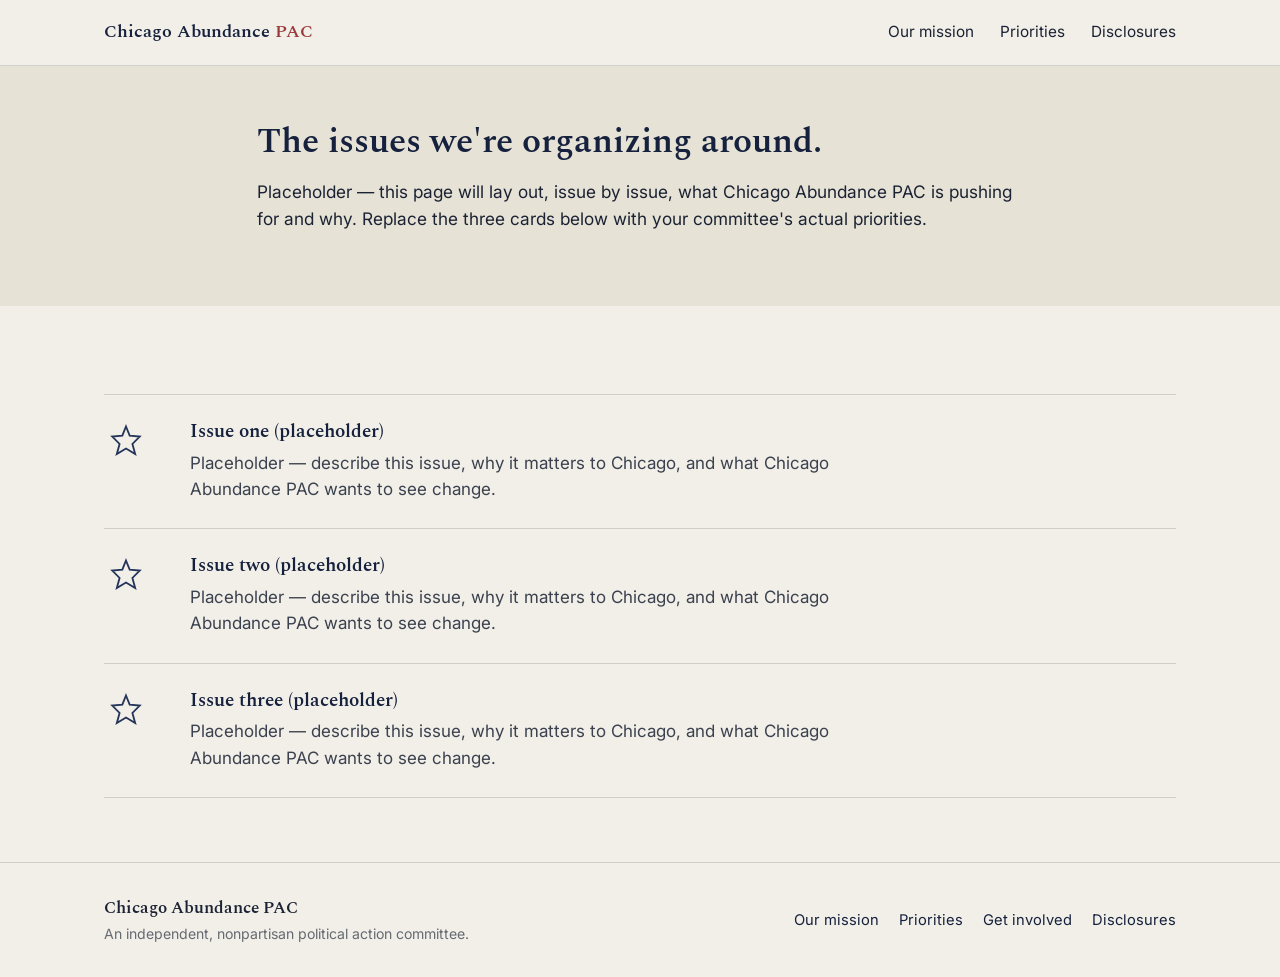
==== issues.html @ 2bf3e28b "Add priorities page with placeholder issues, remove dead nav links Priorities nav now links to issue" ====
<!DOCTYPE html>
<html lang="en">
<head>
<meta charset="UTF-8">
<meta name="viewport" content="width=device-width, initial-scale=1.0">
<title>Priorities — Chicago Abundance PAC</title>
<meta name="description" content="The issues Chicago Abundance PAC is organizing around.">
<link rel="preconnect" href="https://fonts.googleapis.com">
<link rel="preconnect" href="https://fonts.gstatic.com" crossorigin>
<link href="https://fonts.googleapis.com/css2?family=Spectral:wght@500;600;700&family=Inter:wght@400;500;600&display=swap" rel="stylesheet">
<link rel="stylesheet" href="styles.css">
</head>
<body>

<a class="skip-link" href="#main">Skip to content</a>

<header class="site-header">
  <div class="wrap header-inner">
    <a class="wordmark" href="index.html">Chicago Abundance <span>PAC</span></a>
    <button class="nav-toggle" id="navToggle" aria-expanded="false" aria-controls="primaryNav">
      <span></span><span></span><span></span>
      <span class="visually-hidden">Menu</span>
    </button>
    <nav class="primary-nav" id="primaryNav">
      <a href="index.html#mission">Our mission</a>
      <a href="issues.html">Priorities</a>
      <a href="index.html#compliance">Disclosures</a>
    </nav>
  </div>
</header>

<main id="main">

  <section class="about" id="top">
    <div class="wrap about-inner">
      <h2>The issues we're organizing around.</h2>
      <p class="lede">Placeholder — this page will lay out, issue by issue, what Chicago Abundance PAC is pushing for and why. Replace the three cards below with your committee's actual priorities.</p>
    </div>
  </section>

  <section class="programs">
    <div class="wrap">
      <ul class="program-list">
        <li class="program">
          <div class="program-mark" aria-hidden="true">
            <svg viewBox="0 0 48 48"><path d="M24 6l4 10 11 1-8 8 3 11-10-6-10 6 3-11-8-8 11-1z" fill="none" stroke="currentColor" stroke-width="2"/></svg>
          </div>
          <div class="program-copy">
            <h3>Issue one (placeholder)</h3>
            <p>Placeholder — describe this issue, why it matters to Chicago, and what Chicago Abundance PAC wants to see change.</p>
          </div>
        </li>
        <li class="program">
          <div class="program-mark" aria-hidden="true">
            <svg viewBox="0 0 48 48"><path d="M24 6l4 10 11 1-8 8 3 11-10-6-10 6 3-11-8-8 11-1z" fill="none" stroke="currentColor" stroke-width="2"/></svg>
          </div>
          <div class="program-copy">
            <h3>Issue two (placeholder)</h3>
            <p>Placeholder — describe this issue, why it matters to Chicago, and what Chicago Abundance PAC wants to see change.</p>
          </div>
        </li>
        <li class="program">
          <div class="program-mark" aria-hidden="true">
            <svg viewBox="0 0 48 48"><path d="M24 6l4 10 11 1-8 8 3 11-10-6-10 6 3-11-8-8 11-1z" fill="none" stroke="currentColor" stroke-width="2"/></svg>
          </div>
          <div class="program-copy">
            <h3>Issue three (placeholder)</h3>
            <p>Placeholder — describe this issue, why it matters to Chicago, and what Chicago Abundance PAC wants to see change.</p>
          </div>
        </li>
      </ul>
    </div>
  </section>

</main>

<footer class="site-footer">
  <div class="wrap footer-inner">
    <div>
      <p class="footer-name">Chicago Abundance PAC</p>
      <p class="footer-tag">An independent, nonpartisan political action committee.</p>
    </div>
    <nav class="footer-nav">
      <a href="index.html#mission">Our mission</a>
      <a href="issues.html">Priorities</a>
      <a href="index.html#involved">Get involved</a>
      <a href="index.html#compliance">Disclosures</a>
    </nav>
  </div>
</footer>

<script src="script.js"></script>
</body>
</html>
---- styles.css ----
/* ---------------------------------------------------
   Chicago Abundance PAC — stylesheet
   Palette, type, and layout tokens are all defined
   below in :root — change these to re-theme the site.
--------------------------------------------------- */

:root{
  --paper: #F1EFE8;
  --paper-shade: #E6E2D6;
  --ink: #1B2233;
  --navy: #24345A;
  --navy-dark: #16213D;
  --crimson: #9C3B3B;
  --brass: #B8912F;

  --font-display: "Spectral", Georgia, serif;
  --font-body: "Inter", -apple-system, BlinkMacSystemFont, sans-serif;

  --wrap: 1120px;
}

*{ box-sizing: border-box; }
html{ scroll-behavior: smooth; }
@media (prefers-reduced-motion: reduce){
  html{ scroll-behavior: auto; }
  *{ animation-duration: 0.001ms !important; transition-duration: 0.001ms !important; }
}

body{
  margin: 0;
  background: var(--paper);
  color: var(--ink);
  font-family: var(--font-body);
  font-size: 17px;
  line-height: 1.55;
}

h1, h2, h3{
  font-family: var(--font-display);
  font-weight: 600;
  line-height: 1.14;
  margin: 0 0 0.5em;
  color: var(--navy-dark);
}

h1{ font-size: clamp(2.4rem, 5vw, 3.5rem); }
h2{ font-size: clamp(1.7rem, 3vw, 2.2rem); }
h3{ font-size: 1.2rem; margin-bottom: 0.35em; }

p{ margin: 0 0 1em; }
a{ color: var(--navy-dark); }

.wrap{
  max-width: var(--wrap);
  margin: 0 auto;
  padding: 0 24px;
}

.visually-hidden{
  position: absolute;
  width: 1px; height: 1px;
  overflow: hidden;
  clip: rect(0 0 0 0);
}

.skip-link{
  position: absolute;
  left: -999px;
  top: 0;
  background: var(--navy-dark);
  color: var(--paper);
  padding: 10px 16px;
  z-index: 100;
}
.skip-link:focus{ left: 12px; top: 12px; }

a:focus-visible,
button:focus-visible{
  outline: 3px solid var(--brass);
  outline-offset: 2px;
}

/* ---------- header ---------- */

.site-header{
  border-bottom: 1px solid rgba(27,34,51,0.14);
  background: var(--paper);
  position: sticky;
  top: 0;
  z-index: 20;
}

.header-inner{
  display: flex;
  align-items: center;
  justify-content: space-between;
  padding-top: 18px;
  padding-bottom: 18px;
}

.wordmark{
  font-family: var(--font-display);
  font-weight: 600;
  font-size: 1.15rem;
  text-decoration: none;
  color: var(--navy-dark);
}
.wordmark span{ color: var(--crimson); }

.primary-nav{
  display: flex;
  align-items: center;
  gap: 26px;
}

.primary-nav a{
  text-decoration: none;
  font-size: 0.96rem;
  color: var(--ink);
}
.primary-nav a:hover{ color: var(--navy-dark); }

.nav-cta{
  background: var(--navy);
  color: var(--paper) !important;
  padding: 8px 16px;
  border-radius: 3px;
}
.nav-cta:hover{ background: var(--navy-dark); }

.nav-toggle{
  display: none;
  flex-direction: column;
  gap: 5px;
  background: none;
  border: none;
  padding: 8px;
  cursor: pointer;
}
.nav-toggle span{
  width: 22px;
  height: 2px;
  background: var(--ink);
  display: block;
}

/* ---------- hero ---------- */

.hero{ padding: 64px 0 72px; }

.hero-inner{
  display: grid;
  grid-template-columns: 1.1fr 0.9fr;
  gap: 48px;
  align-items: center;
}

.kicker{
  font-size: 0.92rem;
  color: var(--crimson);
  margin-bottom: 0.9em;
}

.hero-lede{
  font-size: 1.15rem;
  max-width: 48ch;
  color: rgba(27,34,51,0.85);
}

.hero-actions{
  display: flex;
  gap: 14px;
  flex-wrap: wrap;
  margin-top: 8px;
}

.btn{
  display: inline-block;
  text-decoration: none;
  font-family: var(--font-body);
  font-weight: 500;
  font-size: 0.98rem;
  padding: 12px 22px;
  border-radius: 3px;
  border: 1.5px solid transparent;
  transition: background-color 0.15s ease, color 0.15s ease, border-color 0.15s ease;
}

.btn-primary{
  background: var(--navy);
  color: var(--paper);
}
.btn-primary:hover{ background: var(--navy-dark); }

.btn-ghost{
  border-color: var(--ink);
  color: var(--ink);
}
.btn-ghost:hover{ background: var(--ink); color: var(--paper); }

.hero-art svg{ width: 100%; height: auto; max-width: 360px; display: block; margin: 0 auto; }

/* ---------- about ---------- */

.about{ padding: 56px 0; background: var(--paper-shade); }

.about-inner{ max-width: 74ch; }

.about .lede{ font-size: 1.08rem; }

blockquote{
  margin: 28px 0 0;
  padding-left: 22px;
  border-left: 3px solid var(--brass);
  font-family: var(--font-display);
  font-size: 1.3rem;
  font-style: italic;
  color: var(--navy-dark);
}
blockquote cite{
  display: block;
  margin-top: 10px;
  font-family: var(--font-body);
  font-style: normal;
  font-size: 0.92rem;
  color: rgba(27,34,51,0.7);
}

/* ---------- stats ---------- */

.stats{ padding: 48px 0; }

.stats-grid{
  display: grid;
  grid-template-columns: repeat(4, 1fr);
  gap: 24px;
}

.stat{ display: flex; flex-direction: column; gap: 4px; }

.stat-num{
  font-family: var(--font-display);
  font-size: 2.3rem;
  color: var(--crimson);
  font-weight: 600;
}

.stat-label{
  font-size: 0.92rem;
  color: rgba(27,34,51,0.75);
  max-width: 20ch;
}

/* ---------- priorities ---------- */

.programs{ padding: 56px 0 64px; }

.program-list{
  list-style: none;
  margin: 32px 0 0;
  padding: 0;
  display: grid;
  gap: 0;
}

.program{
  display: grid;
  grid-template-columns: 64px 1fr;
  gap: 22px;
  padding: 26px 0;
  border-top: 1px solid rgba(27,34,51,0.16);
}
.program:last-child{ border-bottom: 1px solid rgba(27,34,51,0.16); }

.program-mark{ color: var(--navy); }
.program-mark svg{ width: 44px; height: 44px; }

.program-copy p{ margin-bottom: 0; max-width: 60ch; color: rgba(27,34,51,0.85); }

/* ---------- get involved ---------- */

.involved{ padding: 56px 0; background: var(--navy-dark); color: var(--paper); }

.involved h2{ color: var(--paper); }

.involved-grid{
  display: grid;
  grid-template-columns: 1fr 1fr;
  gap: 40px;
}

.involved-card p{ color: rgba(241,239,232,0.85); max-width: 44ch; }

.involved .btn-primary{ background: var(--brass); color: var(--navy-dark); }
.involved .btn-primary:hover{ background: #cba43c; }

/* ---------- compliance / contact ---------- */

.visit{ padding: 56px 0 72px; }

.visit-inner{
  display: grid;
  grid-template-columns: 1fr 1fr;
  gap: 48px;
  align-items: start;
}

.visit-details{ margin: 24px 0 0; }
.visit-details > div{
  display: flex;
  gap: 14px;
  padding: 12px 0;
  border-top: 1px solid rgba(27,34,51,0.16);
}
.visit-details dt{
  width: 120px;
  flex-shrink: 0;
  color: rgba(27,34,51,0.6);
  font-size: 0.92rem;
}
.visit-details dd{ margin: 0; }

.compliance-box{
  background: var(--paper-shade);
  border-left: 3px solid var(--crimson);
  padding: 22px 24px;
  border-radius: 3px;
  font-size: 0.95rem;
}
.compliance-box p{ margin-bottom: 0.8em; }
.compliance-box p:last-child{ margin-bottom: 0; }

.placeholder-note{
  font-size: 0.85rem;
  font-style: italic;
  color: rgba(27,34,51,0.6);
}

/* ---------- footer ---------- */

.site-footer{
  border-top: 1px solid rgba(27,34,51,0.16);
  padding: 32px 0;
}

.footer-inner{
  display: flex;
  justify-content: space-between;
  align-items: center;
  flex-wrap: wrap;
  gap: 16px;
}

.footer-name{ font-family: var(--font-display); font-weight: 600; margin: 0; }
.footer-tag{ margin: 2px 0 0; font-size: 0.88rem; color: rgba(27,34,51,0.65); }

.footer-nav{ display: flex; gap: 20px; }
.footer-nav a{ text-decoration: none; font-size: 0.92rem; }

/* ---------- responsive ---------- */

@media (max-width: 860px){
  .hero-inner{ grid-template-columns: 1fr; }
  .hero-art{ order: -1; max-width: 240px; margin: 0 auto; }
  .involved-grid{ grid-template-columns: 1fr; }
  .visit-inner{ grid-template-columns: 1fr; }
  .stats-grid{ grid-template-columns: repeat(2, 1fr); }
}

@media (max-width: 680px){
  .nav-toggle{ display: flex; }
  .primary-nav{
    display: none;
    position: absolute;
    top: 100%;
    left: 0;
    right: 0;
    background: var(--paper);
    flex-direction: column;
    align-items: flex-start;
    gap: 0;
    border-bottom: 1px solid rgba(27,34,51,0.14);
  }
  .primary-nav.open{ display: flex; }
  .primary-nav a{
    width: 100%;
    padding: 14px 24px;
    border-top: 1px solid rgba(27,34,51,0.1);
  }
  .nav-cta{ margin: 12px 24px; }
  .program{ grid-template-columns: 1fr; }
}
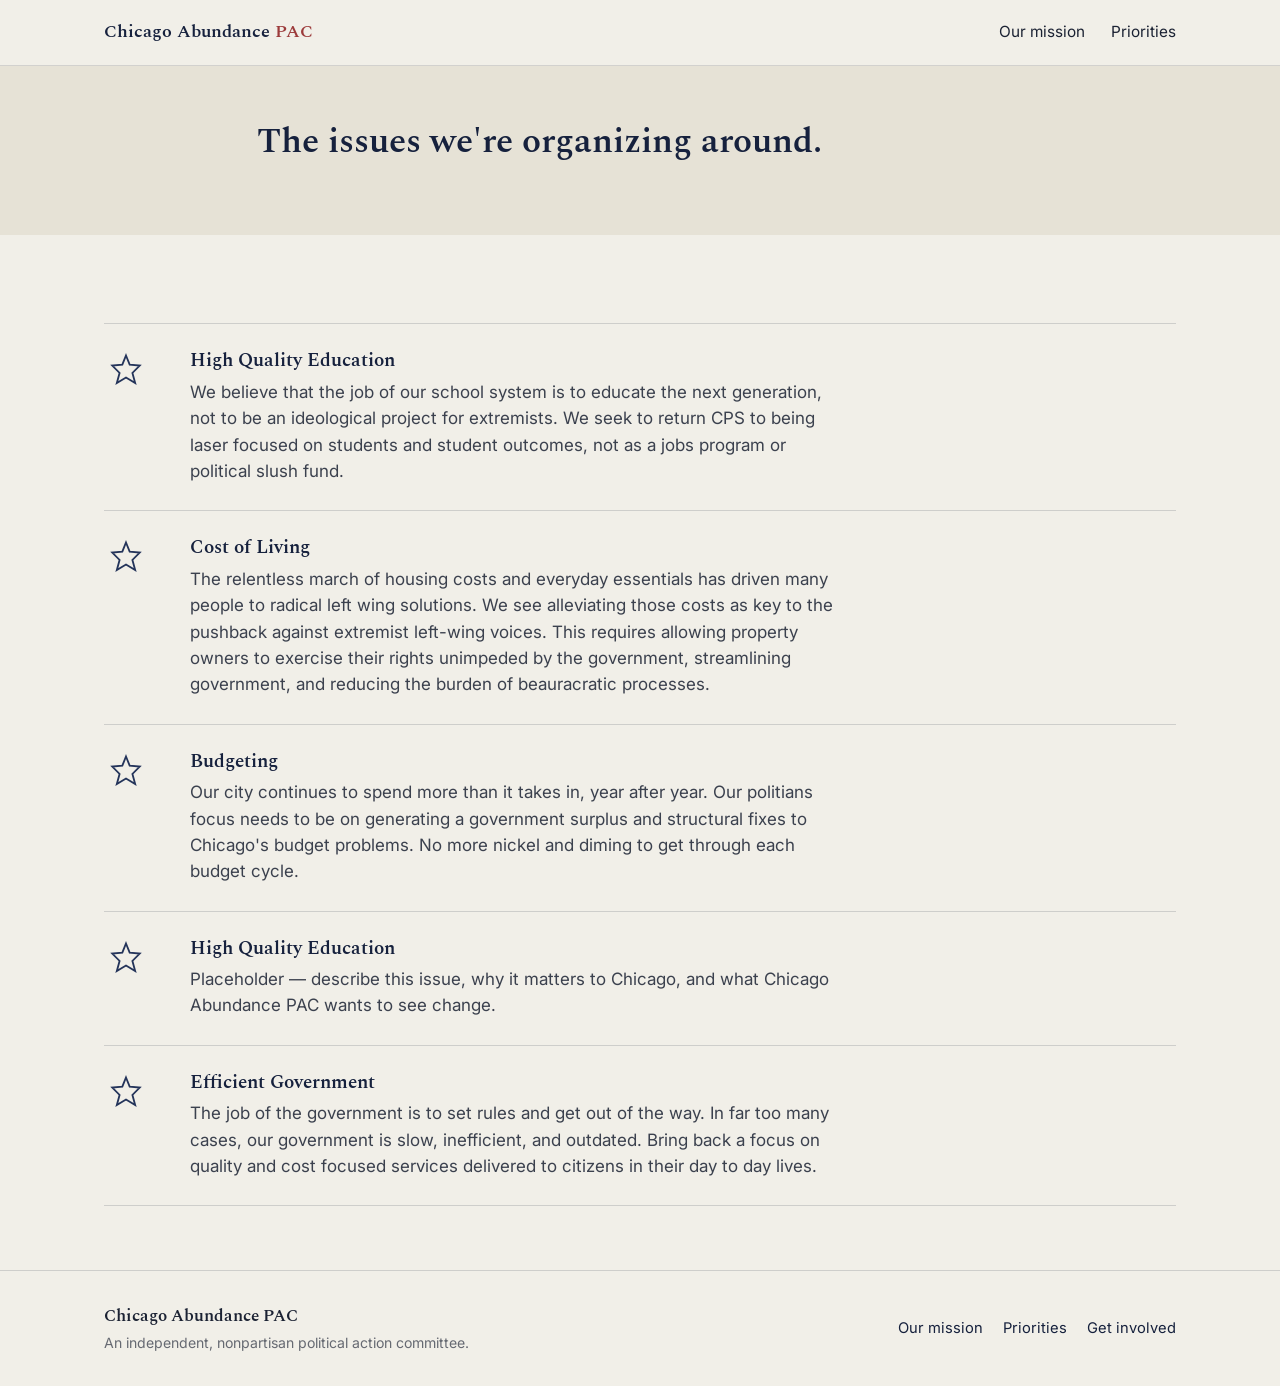
==== commit bcb536f1: "Remove Disclosures nav links and dead CSS/docs, tweak hero and issues copy Drops the Disclosures lin" ====
--- a/issues.html
+++ b/issues.html
@@ -24,7 +24,6 @@
     <nav class="primary-nav" id="primaryNav">
       <a href="index.html#mission">Our mission</a>
       <a href="issues.html">Priorities</a>
-      <a href="index.html#compliance">Disclosures</a>
     </nav>
   </div>
 </header>
@@ -34,7 +33,6 @@
   <section class="about" id="top">
     <div class="wrap about-inner">
       <h2>The issues we're organizing around.</h2>
-      <p class="lede">Placeholder — this page will lay out, issue by issue, what Chicago Abundance PAC is pushing for and why. Replace the three cards below with your committee's actual priorities.</p>
     </div>
   </section>
 
@@ -46,7 +44,34 @@
             <svg viewBox="0 0 48 48"><path d="M24 6l4 10 11 1-8 8 3 11-10-6-10 6 3-11-8-8 11-1z" fill="none" stroke="currentColor" stroke-width="2"/></svg>
           </div>
           <div class="program-copy">
-            <h3>Issue one (placeholder)</h3>
+            <h3>High Quality Education</h3>
+            <p>We believe that the job of our school system is to educate the next generation, not to be an ideological project for extremists. We seek to return CPS to being laser focused on students and student outcomes, not as a jobs program or political slush fund.</p>
+          </div>
+        </li>
+        <li class="program">
+          <div class="program-mark" aria-hidden="true">
+            <svg viewBox="0 0 48 48"><path d="M24 6l4 10 11 1-8 8 3 11-10-6-10 6 3-11-8-8 11-1z" fill="none" stroke="currentColor" stroke-width="2"/></svg>
+          </div>
+          <div class="program-copy">
+            <h3>Cost of Living</h3>
+            <p>The relentless march of housing costs and everyday essentials has driven many people to radical left wing solutions. We see alleviating those costs as key to the pushback against extremist left-wing voices. This requires allowing property owners to exercise their rights unimpeded by the government, streamlining government, and reducing the burden of beauracratic processes.</p>
+          </div>
+        </li>
+        <li class="program">
+          <div class="program-mark" aria-hidden="true">
+            <svg viewBox="0 0 48 48"><path d="M24 6l4 10 11 1-8 8 3 11-10-6-10 6 3-11-8-8 11-1z" fill="none" stroke="currentColor" stroke-width="2"/></svg>
+          </div>
+          <div class="program-copy">
+            <h3>Budgeting</h3>
+            <p>Our city continues to spend more than it takes in, year after year. Our politians focus needs to be on generating a government surplus and structural fixes to Chicago's budget problems. No more nickel and diming to get through each budget cycle.</p>
+          </div>
+        </li>
+        <li class="program">
+          <div class="program-mark" aria-hidden="true">
+            <svg viewBox="0 0 48 48"><path d="M24 6l4 10 11 1-8 8 3 11-10-6-10 6 3-11-8-8 11-1z" fill="none" stroke="currentColor" stroke-width="2"/></svg>
+          </div>
+          <div class="program-copy">
+            <h3>High Quality Education</h3>
             <p>Placeholder — describe this issue, why it matters to Chicago, and what Chicago Abundance PAC wants to see change.</p>
           </div>
         </li>
@@ -55,17 +80,8 @@
             <svg viewBox="0 0 48 48"><path d="M24 6l4 10 11 1-8 8 3 11-10-6-10 6 3-11-8-8 11-1z" fill="none" stroke="currentColor" stroke-width="2"/></svg>
           </div>
           <div class="program-copy">
-            <h3>Issue two (placeholder)</h3>
-            <p>Placeholder — describe this issue, why it matters to Chicago, and what Chicago Abundance PAC wants to see change.</p>
-          </div>
-        </li>
-        <li class="program">
-          <div class="program-mark" aria-hidden="true">
-            <svg viewBox="0 0 48 48"><path d="M24 6l4 10 11 1-8 8 3 11-10-6-10 6 3-11-8-8 11-1z" fill="none" stroke="currentColor" stroke-width="2"/></svg>
-          </div>
-          <div class="program-copy">
-            <h3>Issue three (placeholder)</h3>
-            <p>Placeholder — describe this issue, why it matters to Chicago, and what Chicago Abundance PAC wants to see change.</p>
+            <h3>Efficient Government</h3>
+            <p> The job of the government is to set rules and get out of the way. In far too many cases, our government is slow, inefficient, and outdated. Bring back a focus on quality and cost focused services delivered to citizens in their day to day lives.</p>
           </div>
         </li>
       </ul>
@@ -84,7 +100,6 @@
       <a href="index.html#mission">Our mission</a>
       <a href="issues.html">Priorities</a>
       <a href="index.html#involved">Get involved</a>
-      <a href="index.html#compliance">Disclosures</a>
     </nav>
   </div>
 </footer>
--- a/styles.css
+++ b/styles.css
@@ -294,48 +294,6 @@
 .involved .btn-primary{ background: var(--brass); color: var(--navy-dark); }
 .involved .btn-primary:hover{ background: #cba43c; }
 
-/* ---------- compliance / contact ---------- */
-
-.visit{ padding: 56px 0 72px; }
-
-.visit-inner{
-  display: grid;
-  grid-template-columns: 1fr 1fr;
-  gap: 48px;
-  align-items: start;
-}
-
-.visit-details{ margin: 24px 0 0; }
-.visit-details > div{
-  display: flex;
-  gap: 14px;
-  padding: 12px 0;
-  border-top: 1px solid rgba(27,34,51,0.16);
-}
-.visit-details dt{
-  width: 120px;
-  flex-shrink: 0;
-  color: rgba(27,34,51,0.6);
-  font-size: 0.92rem;
-}
-.visit-details dd{ margin: 0; }
-
-.compliance-box{
-  background: var(--paper-shade);
-  border-left: 3px solid var(--crimson);
-  padding: 22px 24px;
-  border-radius: 3px;
-  font-size: 0.95rem;
-}
-.compliance-box p{ margin-bottom: 0.8em; }
-.compliance-box p:last-child{ margin-bottom: 0; }
-
-.placeholder-note{
-  font-size: 0.85rem;
-  font-style: italic;
-  color: rgba(27,34,51,0.6);
-}
-
 /* ---------- footer ---------- */
 
 .site-footer{
@@ -363,7 +321,6 @@
   .hero-inner{ grid-template-columns: 1fr; }
   .hero-art{ order: -1; max-width: 240px; margin: 0 auto; }
   .involved-grid{ grid-template-columns: 1fr; }
-  .visit-inner{ grid-template-columns: 1fr; }
   .stats-grid{ grid-template-columns: repeat(2, 1fr); }
 }
 
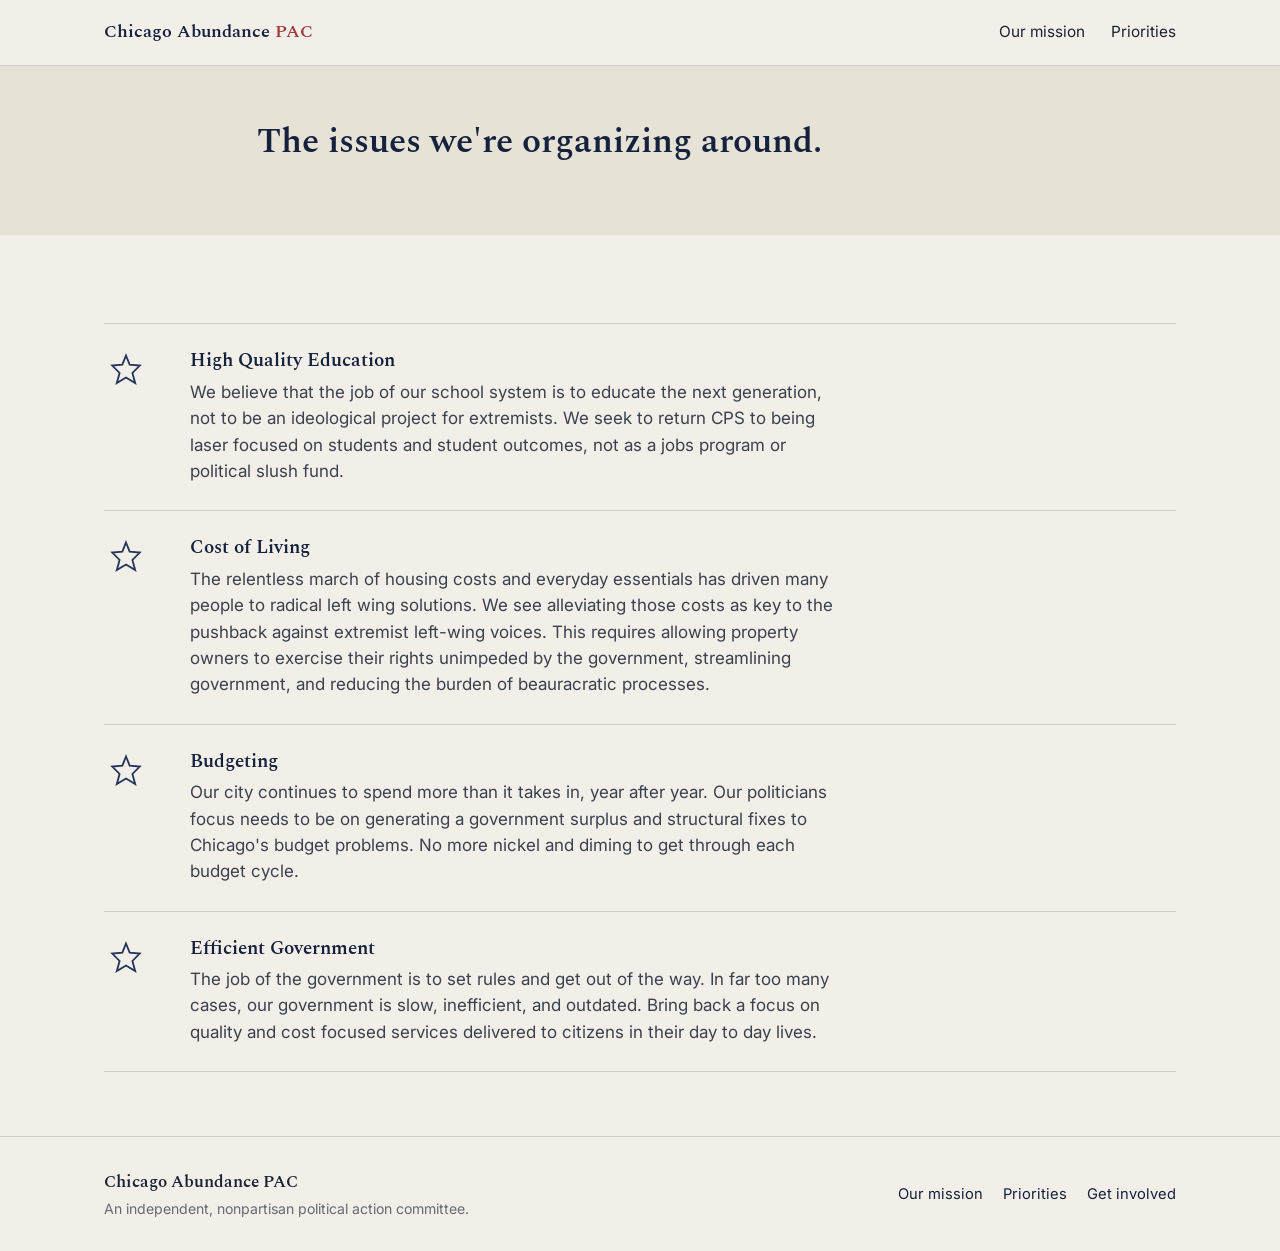
==== commit da245617: "Fix typo and remove duplicate placeholder card on issues page Co-Authored-By: Claude Sonnet 5 <norep" ====
--- a/issues.html
+++ b/issues.html
@@ -63,16 +63,7 @@
           </div>
           <div class="program-copy">
             <h3>Budgeting</h3>
-            <p>Our city continues to spend more than it takes in, year after year. Our politians focus needs to be on generating a government surplus and structural fixes to Chicago's budget problems. No more nickel and diming to get through each budget cycle.</p>
-          </div>
-        </li>
-        <li class="program">
-          <div class="program-mark" aria-hidden="true">
-            <svg viewBox="0 0 48 48"><path d="M24 6l4 10 11 1-8 8 3 11-10-6-10 6 3-11-8-8 11-1z" fill="none" stroke="currentColor" stroke-width="2"/></svg>
-          </div>
-          <div class="program-copy">
-            <h3>High Quality Education</h3>
-            <p>Placeholder — describe this issue, why it matters to Chicago, and what Chicago Abundance PAC wants to see change.</p>
+            <p>Our city continues to spend more than it takes in, year after year. Our politicians focus needs to be on generating a government surplus and structural fixes to Chicago's budget problems. No more nickel and diming to get through each budget cycle.</p>
           </div>
         </li>
         <li class="program">
